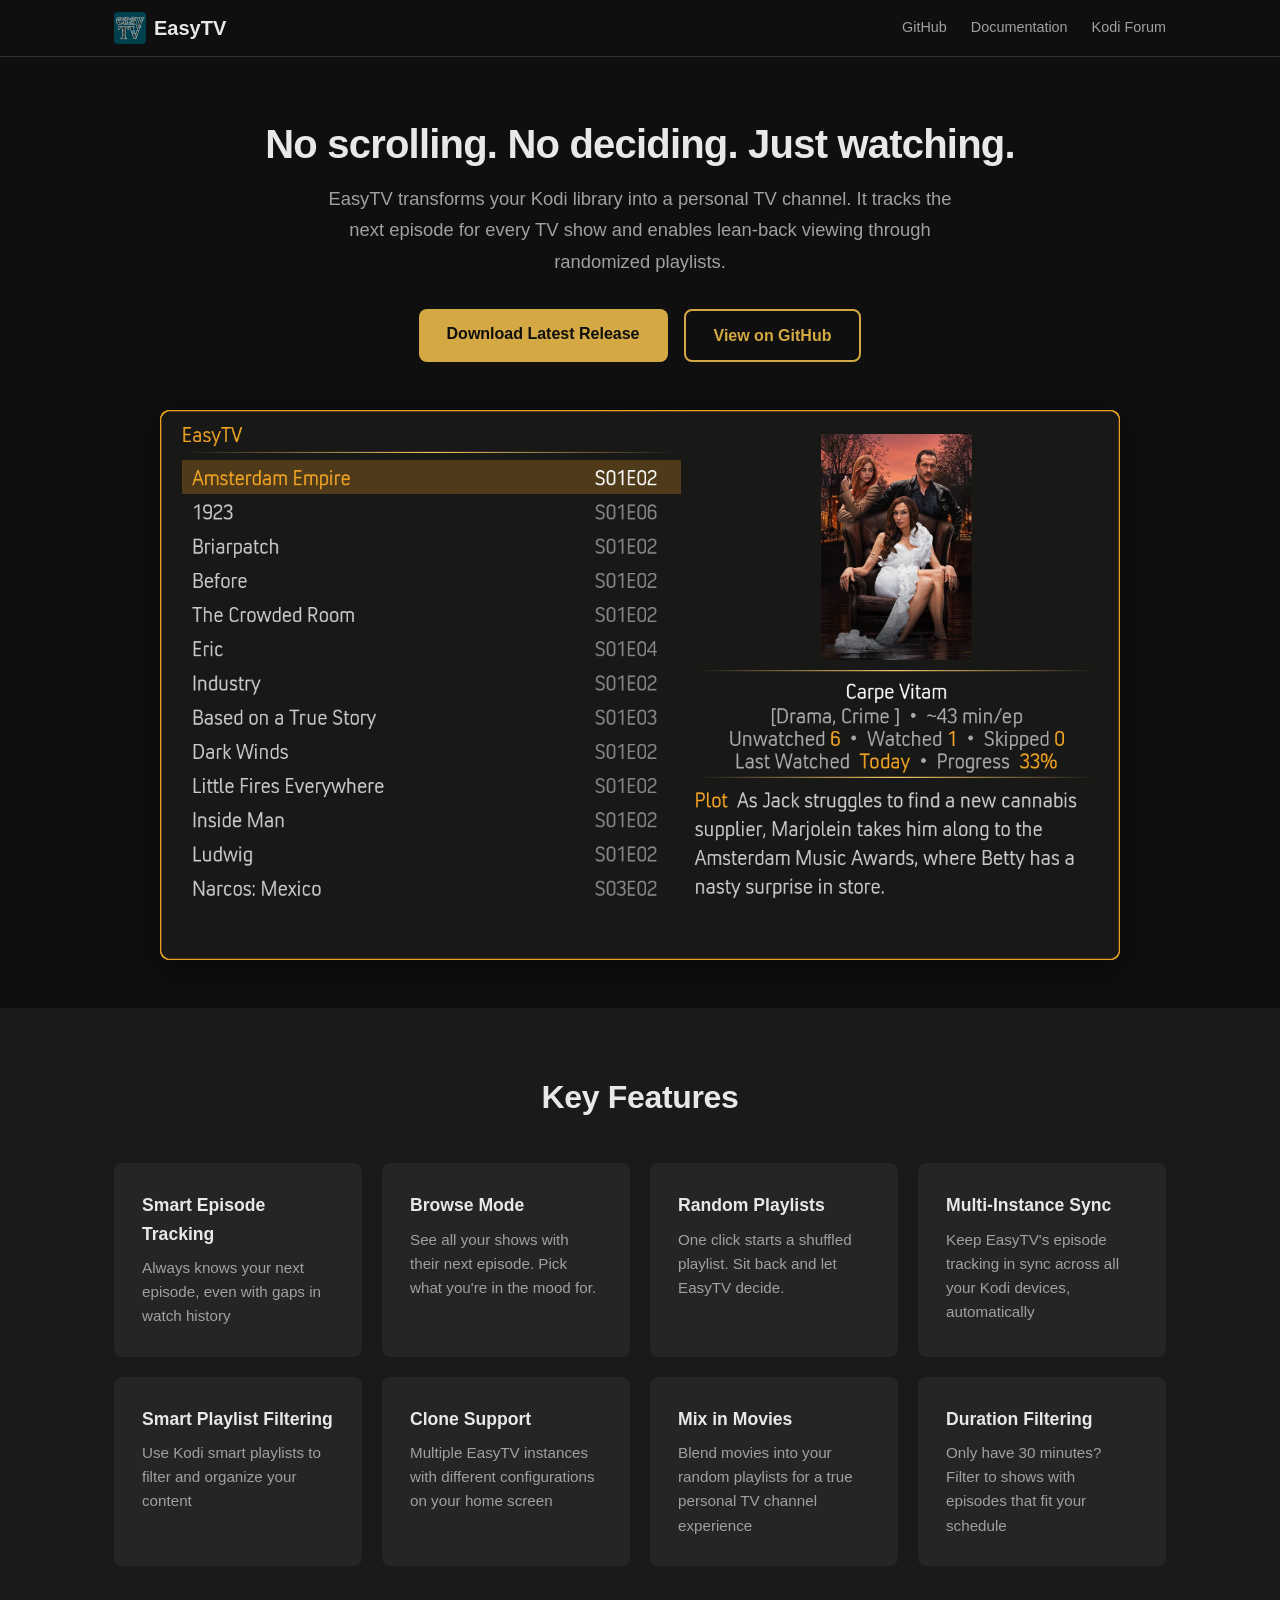
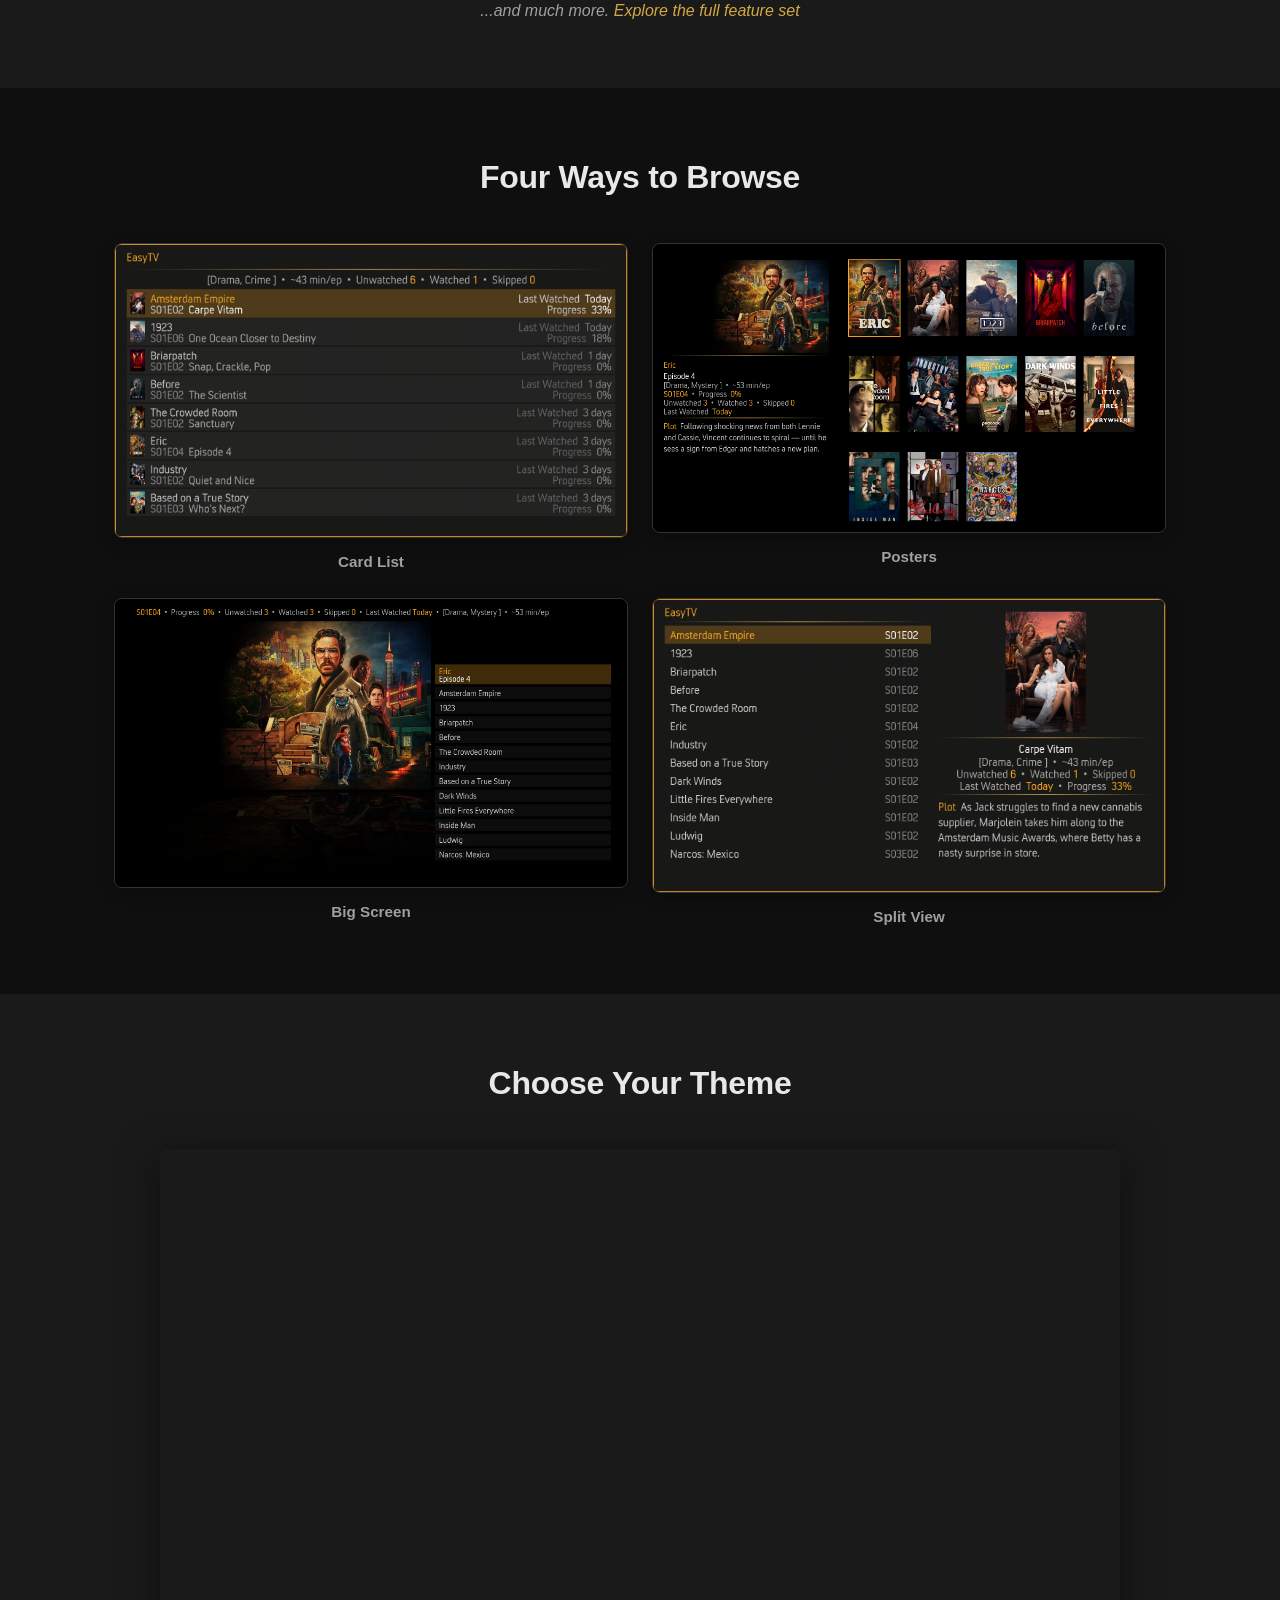
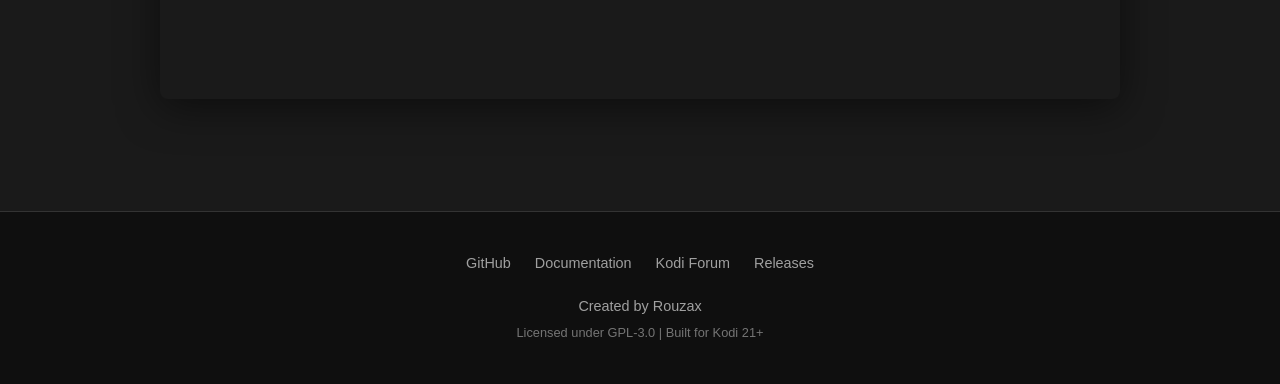
==== site/index.html @ cad4b74d "docs(site): scaffold MkDocs Material site and gh-pages deploy - Move docs/index.html landing page to" ====
<!DOCTYPE html>
<html lang="en">
<head>
    <meta charset="UTF-8">
    <meta name="viewport" content="width=device-width, initial-scale=1.0">
    <title>EasyTV: No scrolling. No deciding. Just watching.</title>
    <meta name="description" content="EasyTV transforms your Kodi library into a personal TV channel. It tracks the next episode for every TV show and enables lean-back viewing.">
    <link rel="icon" type="image/png" href="images/icon.png">
    <link rel="stylesheet" href="style.css">
</head>
<body>

<header class="site-header">
    <div class="header-inner">
        <a href="./" class="wordmark">
            <img src="images/icon.png" alt="EasyTV icon" class="wordmark-icon" width="32" height="32">
            <span>EasyTV</span>
        </a>
        <nav>
            <a href="https://github.com/Rouzax/script.easytv" target="_blank" rel="noopener noreferrer">GitHub</a>
            <a href="docs/">Documentation</a>
            <a href="https://forum.kodi.tv/showthread.php?tid=383902" target="_blank" rel="noopener noreferrer">Kodi Forum</a>
        </nav>
    </div>
</header>

<main>

    <section class="hero">
        <div class="hero-inner">
            <h1>No scrolling. No deciding. Just watching.</h1>
            <p>EasyTV transforms your Kodi library into a personal TV channel. It tracks the next episode for every TV show and enables lean-back viewing through randomized playlists.</p>
            <div class="hero-buttons">
                <a href="https://github.com/Rouzax/script.easytv/releases/latest" class="btn btn-primary">Download Latest Release</a>
                <a href="https://github.com/Rouzax/script.easytv" class="btn btn-secondary">View on GitHub</a>
            </div>
            <div class="hero-screenshot">
                <img src="images/view-split-golden-hour.png" alt="EasyTV split view showing TV show library with episode details in Golden Hour theme">
            </div>
        </div>
    </section>

    <section class="features">
        <div class="section-inner">
            <h2>Key Features</h2>
            <div class="features-grid">
                <div class="feature-card">
                    <h3>Smart Episode Tracking</h3>
                    <p>Always knows your next episode, even with gaps in watch history</p>
                </div>
                <div class="feature-card">
                    <h3>Browse Mode</h3>
                    <p>See all your shows with their next episode. Pick what you're in the mood for.</p>
                </div>
                <div class="feature-card">
                    <h3>Random Playlists</h3>
                    <p>One click starts a shuffled playlist. Sit back and let EasyTV decide.</p>
                </div>
                <div class="feature-card">
                    <h3>Multi-Instance Sync</h3>
                    <p>Keep EasyTV's episode tracking in sync across all your Kodi devices, automatically</p>
                </div>
                <div class="feature-card">
                    <h3>Smart Playlist Filtering</h3>
                    <p>Use Kodi smart playlists to filter and organize your content</p>
                </div>
                <div class="feature-card">
                    <h3>Clone Support</h3>
                    <p>Multiple EasyTV instances with different configurations on your home screen</p>
                </div>
                <div class="feature-card">
                    <h3>Mix in Movies</h3>
                    <p>Blend movies into your random playlists for a true personal TV channel experience</p>
                </div>
                <div class="feature-card">
                    <h3>Duration Filtering</h3>
                    <p>Only have 30 minutes? Filter to shows with episodes that fit your schedule</p>
                </div>
            </div>
            <p class="features-more">...and much more. <a href="docs/">Explore the full feature set</a></p>
        </div>
    </section>

    <section class="views">
        <div class="section-inner">
            <h2>Four Ways to Browse</h2>
            <div class="views-grid">
                <div class="view-item">
                    <img src="images/view-card-list-golden-hour.png" alt="EasyTV Card List view showing TV shows in a vertical list with episode details">
                    <span class="view-label">Card List</span>
                </div>
                <div class="view-item">
                    <img src="images/view-posters.png" alt="EasyTV Posters view displaying TV show poster artwork in a grid">
                    <span class="view-label">Posters</span>
                </div>
                <div class="view-item">
                    <img src="images/view-big-screen.png" alt="EasyTV Big Screen view optimized for large displays with prominent artwork">
                    <span class="view-label">Big Screen</span>
                </div>
                <div class="view-item">
                    <img src="images/view-split-golden-hour.png" alt="EasyTV Split View with show list on the left and episode details on the right">
                    <span class="view-label">Split View</span>
                </div>
            </div>
        </div>
    </section>

    <section class="themes">
        <div class="section-inner">
            <h2>Choose Your Theme</h2>
            <div class="themes-crossfade">
                <div class="crossfade-container">
                    <img class="crossfade-image crossfade-1" src="images/view-split-golden-hour.png" alt="EasyTV Split View in Golden Hour theme with warm amber tones">
                    <img class="crossfade-image crossfade-2" src="images/view-split-ember.png" alt="EasyTV Split View in Ember theme with rich red tones">
                    <img class="crossfade-image crossfade-3" src="images/view-split-ultraviolet.png" alt="EasyTV Split View in Ultraviolet theme with purple accents">
                    <img class="crossfade-image crossfade-4" src="images/view-split-nightfall.png" alt="EasyTV Split View in Nightfall theme with cool blue tones">
                </div>
                <div class="theme-labels">
                    <span class="theme-label theme-label-1">Golden Hour</span>
                    <span class="theme-label theme-label-2">Ember</span>
                    <span class="theme-label theme-label-3">Ultraviolet</span>
                    <span class="theme-label theme-label-4">Nightfall</span>
                </div>
            </div>
        </div>
    </section>

</main>

<footer class="site-footer">
    <div class="footer-inner">
        <nav class="footer-links">
            <a href="https://github.com/Rouzax/script.easytv" target="_blank" rel="noopener noreferrer">GitHub</a>
            <a href="docs/">Documentation</a>
            <a href="https://forum.kodi.tv/showthread.php?tid=383902" target="_blank" rel="noopener noreferrer">Kodi Forum</a>
            <a href="https://github.com/Rouzax/script.easytv/releases" target="_blank" rel="noopener noreferrer">Releases</a>
        </nav>
        <p class="footer-author">Created by Rouzax</p>
        <p class="footer-meta">Licensed under GPL-3.0 | Built for Kodi 21+</p>
    </div>
</footer>

</body>
</html>
---- site/style.css ----
:root {
    --bg-primary: #0F0F0F;
    --bg-secondary: #1A1A1A;
    --bg-tertiary: #252525;
    --text-primary: #E8E8E8;
    --text-secondary: #A0A0A0;
    --accent: #D4A843;
    --accent-hover: #E0B850;
    --border: #333333;
    --max-width: 1100px;
    --radius: 8px;
}

*,
*::before,
*::after {
    box-sizing: border-box;
}

html {
    scroll-behavior: smooth;
}

body {
    margin: 0;
    padding: 0;
    background-color: var(--bg-primary);
    color: var(--text-primary);
    font-family: -apple-system, BlinkMacSystemFont, "Segoe UI", Roboto, sans-serif;
    line-height: 1.6;
    -webkit-font-smoothing: antialiased;
    -moz-osx-font-smoothing: grayscale;
}

img {
    max-width: 100%;
    height: auto;
    display: block;
}

a {
    color: var(--accent);
    text-decoration: none;
    transition: color 0.2s ease;
}

a:hover {
    color: var(--accent-hover);
}

/* ── Header ───────────────────────────────────────────── */

.site-header {
    position: sticky;
    top: 0;
    z-index: 100;
    background-color: var(--bg-primary);
    border-bottom: 1px solid var(--border);
}

.header-inner {
    max-width: var(--max-width);
    margin: 0 auto;
    padding: 0.75rem 1.5rem;
    display: flex;
    align-items: center;
    justify-content: space-between;
}

.wordmark {
    display: flex;
    align-items: center;
    gap: 0.5rem;
    color: var(--text-primary);
    font-size: 1.25rem;
    font-weight: 700;
    text-decoration: none;
}

.wordmark:hover {
    color: var(--text-primary);
}

.wordmark-icon {
    border-radius: 4px;
}

.site-header nav {
    display: flex;
    gap: 1.5rem;
}

.site-header nav a {
    color: var(--text-secondary);
    font-size: 0.9rem;
    font-weight: 500;
}

.site-header nav a:hover {
    color: var(--accent);
}

/* ── Hero ─────────────────────────────────────────────── */

.hero {
    padding: 4rem 1.5rem 3rem;
}

.hero-inner {
    max-width: var(--max-width);
    margin: 0 auto;
    text-align: center;
}

.hero h1 {
    font-size: 2.5rem;
    font-weight: 800;
    line-height: 1.15;
    margin: 0 0 1rem;
    letter-spacing: -0.02em;
}

.hero p {
    font-size: 1.15rem;
    color: var(--text-secondary);
    max-width: 640px;
    margin: 0 auto 2rem;
    line-height: 1.7;
}

.hero-buttons {
    display: flex;
    gap: 1rem;
    justify-content: center;
    flex-wrap: wrap;
    margin-bottom: 3rem;
}

.btn {
    display: inline-block;
    padding: 0.75rem 1.75rem;
    border-radius: var(--radius);
    font-size: 1rem;
    font-weight: 600;
    text-decoration: none;
    transition: background-color 0.2s ease, border-color 0.2s ease, transform 0.15s ease;
}

.btn:hover {
    transform: translateY(-1px);
}

.btn-primary {
    background-color: var(--accent);
    color: #0F0F0F;
}

.btn-primary:hover {
    background-color: var(--accent-hover);
    color: #0F0F0F;
}

.btn-secondary {
    background-color: transparent;
    color: var(--accent);
    border: 2px solid var(--accent);
}

.btn-secondary:hover {
    border-color: var(--accent-hover);
    color: var(--accent-hover);
}

.hero-screenshot {
    border-radius: var(--radius);
    overflow: hidden;
    box-shadow: 0 8px 40px rgba(0, 0, 0, 0.5);
    max-width: 960px;
    margin: 0 auto;
}

/* ── Sections (shared) ────────────────────────────────── */

.section-inner {
    max-width: var(--max-width);
    margin: 0 auto;
    padding: 4rem 1.5rem;
}

.section-inner h2 {
    font-size: 2rem;
    font-weight: 700;
    text-align: center;
    margin: 0 0 2.5rem;
    letter-spacing: -0.01em;
}

/* ── Features ─────────────────────────────────────────── */

.features {
    background-color: var(--bg-secondary);
}

.features-grid {
    display: grid;
    grid-template-columns: repeat(4, 1fr);
    gap: 1.25rem;
}

.feature-card {
    background-color: var(--bg-tertiary);
    border-radius: var(--radius);
    padding: 1.75rem;
    transition: transform 0.2s ease, box-shadow 0.2s ease;
}

.feature-card:hover {
    transform: translateY(-3px);
    box-shadow: 0 6px 24px rgba(0, 0, 0, 0.3);
}

.feature-card h3 {
    font-size: 1.1rem;
    font-weight: 600;
    margin: 0 0 0.5rem;
    color: var(--text-primary);
}

.feature-card p {
    font-size: 0.95rem;
    color: var(--text-secondary);
    margin: 0;
    line-height: 1.6;
}

.features-more {
    text-align: center;
    margin: 2rem 0 0;
    font-size: 1rem;
    color: var(--text-secondary);
    font-style: italic;
}

/* ── Views ────────────────────────────────────────────── */

.views-grid {
    display: grid;
    grid-template-columns: repeat(2, 1fr);
    gap: 1.5rem;
}

.view-item {
    text-align: center;
}

.view-item img {
    border-radius: var(--radius);
    border: 1px solid var(--border);
    box-shadow: 0 4px 16px rgba(0, 0, 0, 0.3);
    margin: 0 auto;
}

.view-label {
    display: block;
    margin-top: 0.75rem;
    font-size: 0.95rem;
    font-weight: 600;
    color: var(--text-secondary);
}

/* ── Themes crossfade ─────────────────────────────────── */

.themes {
    background-color: var(--bg-secondary);
}

.themes-crossfade {
    max-width: 960px;
    margin: 0 auto;
}

.crossfade-container {
    position: relative;
    width: 100%;
    border-radius: var(--radius);
    overflow: hidden;
    box-shadow: 0 8px 40px rgba(0, 0, 0, 0.5);
}

.crossfade-container img:first-child {
    position: relative;
}

.crossfade-image {
    position: absolute;
    top: 0;
    left: 0;
    width: 100%;
    height: auto;
    opacity: 0;
    animation: crossfade 16s infinite;
}

.crossfade-image:first-child {
    position: relative;
}

.crossfade-1 { animation-delay: 0s; }
.crossfade-2 { animation-delay: 4s; }
.crossfade-3 { animation-delay: 8s; }
.crossfade-4 { animation-delay: 12s; }

@keyframes crossfade {
    0%   { opacity: 0; }
    4%   { opacity: 1; }
    25%  { opacity: 1; }
    29%  { opacity: 0; }
    100% { opacity: 0; }
}

.theme-labels {
    position: relative;
    height: 2rem;
    margin-top: 1rem;
    text-align: center;
}

.theme-label {
    position: absolute;
    left: 0;
    right: 0;
    font-size: 1.1rem;
    font-weight: 700;
    letter-spacing: 0.02em;
    opacity: 0;
    animation: crossfade 16s infinite;
}

.theme-label-1 {
    color: #D4A843;
    animation-delay: 0s;
}

.theme-label-2 {
    color: #C85A4A;
    animation-delay: 4s;
}

.theme-label-3 {
    color: #9B6EC5;
    animation-delay: 8s;
}

.theme-label-4 {
    color: #5B8FA8;
    animation-delay: 12s;
}

/* ── Footer ───────────────────────────────────────────── */

.site-footer {
    background-color: var(--bg-primary);
    border-top: 1px solid var(--border);
}

.footer-inner {
    max-width: var(--max-width);
    margin: 0 auto;
    padding: 2.5rem 1.5rem;
    text-align: center;
}

.footer-links {
    display: flex;
    gap: 1.5rem;
    justify-content: center;
    flex-wrap: wrap;
    margin-bottom: 1.25rem;
}

.footer-links a {
    color: var(--text-secondary);
    font-size: 0.9rem;
    font-weight: 500;
}

.footer-links a:hover {
    color: var(--accent);
}

.footer-author {
    font-size: 0.9rem;
    color: var(--text-secondary);
    margin: 0 0 0.35rem;
}

.footer-meta {
    font-size: 0.8rem;
    color: var(--text-secondary);
    margin: 0;
    opacity: 0.7;
}

/* ── Responsive: tablet (768px) ───────────────────────── */

@media (max-width: 768px) {
    .hero h1 {
        font-size: 2rem;
    }

    .hero p {
        font-size: 1.05rem;
    }

    .features-grid {
        grid-template-columns: repeat(2, 1fr);
    }

    .section-inner h2 {
        font-size: 1.75rem;
    }
}

/* ── Responsive: small tablet (640px) ────────────────── */

@media (max-width: 640px) {
    .features-grid {
        grid-template-columns: 1fr;
    }
}

/* ── Responsive: mobile (480px) ───────────────────────── */

@media (max-width: 480px) {
    .hero {
        padding: 2.5rem 1rem 2rem;
    }

    .hero h1 {
        font-size: 1.6rem;
    }

    .hero p {
        font-size: 1rem;
    }

    .hero-buttons {
        flex-direction: column;
        align-items: center;
    }

    .btn {
        width: 100%;
        max-width: 280px;
        text-align: center;
    }

    .section-inner {
        padding: 3rem 1rem;
    }

    .section-inner h2 {
        font-size: 1.5rem;
    }

    .views-grid {
        grid-template-columns: 1fr;
    }

    .site-header nav {
        gap: 1rem;
    }

    .site-header nav a {
        font-size: 0.8rem;
    }
}
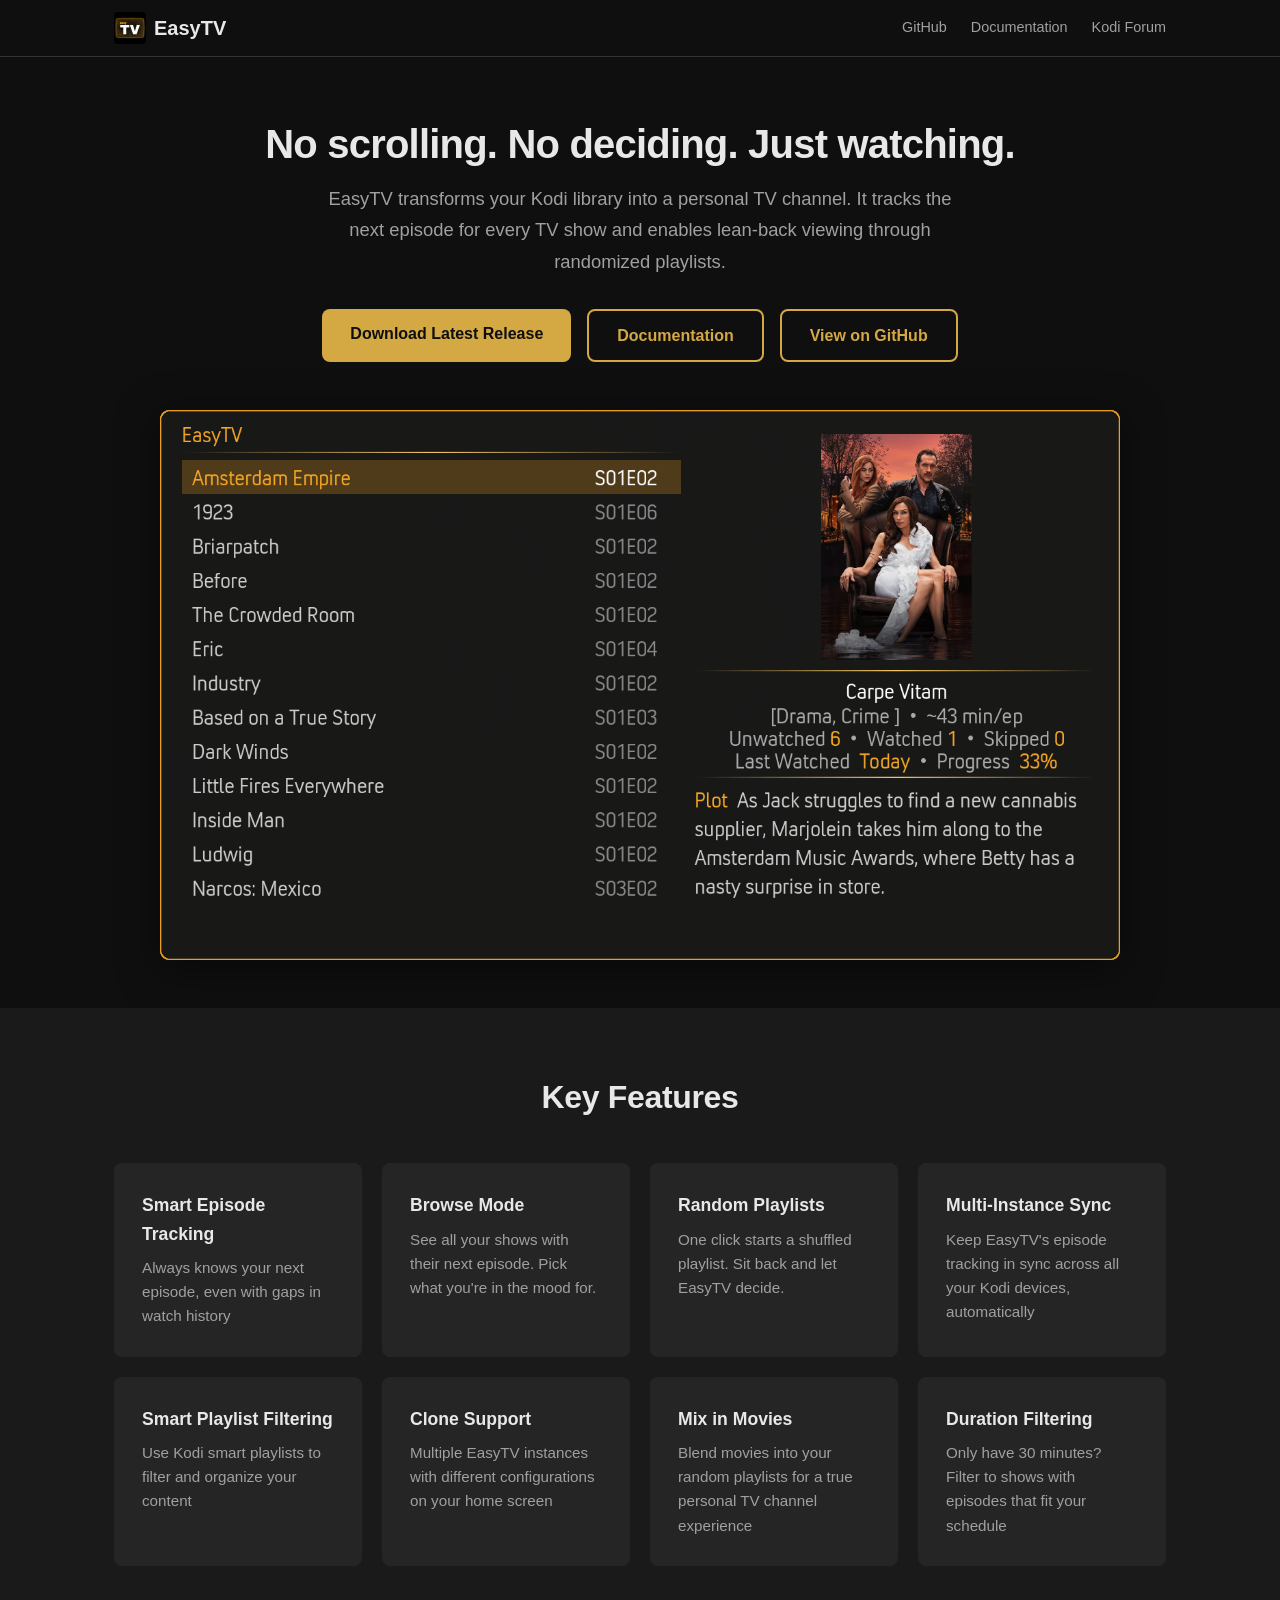
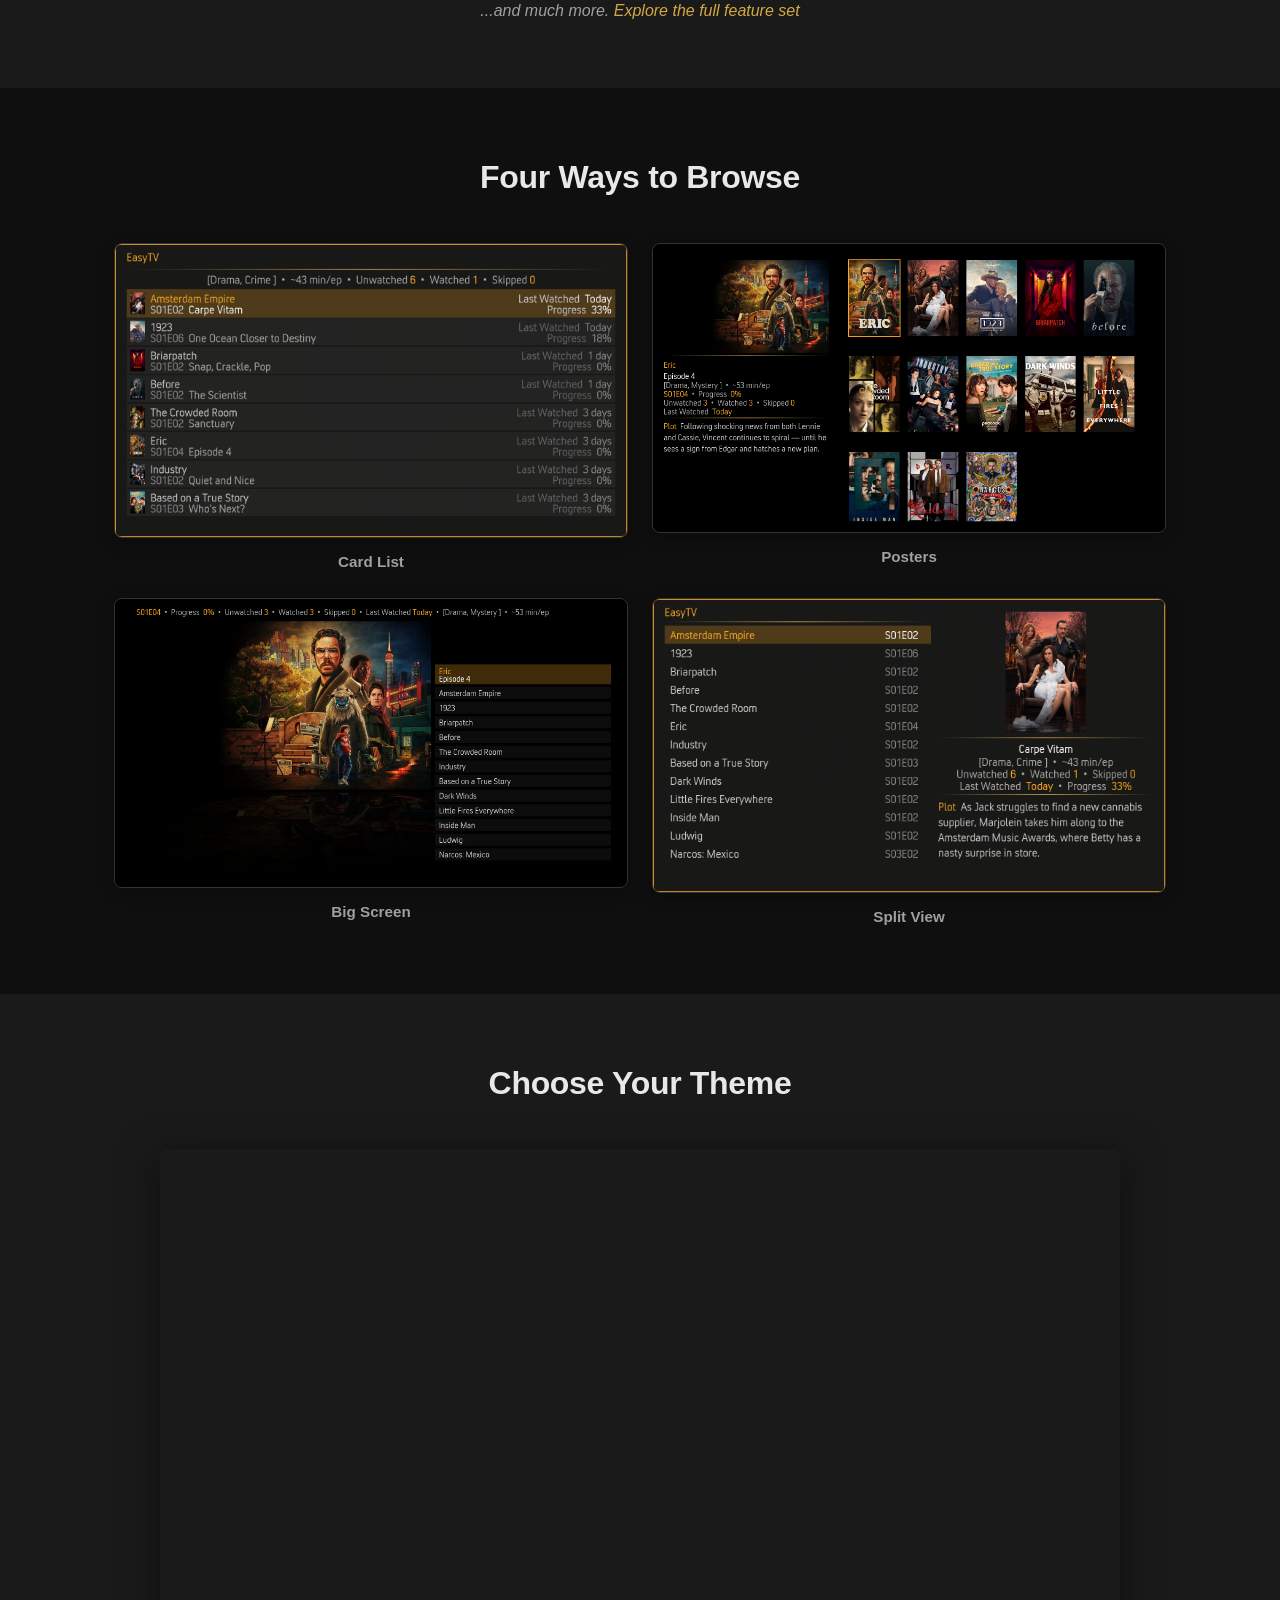
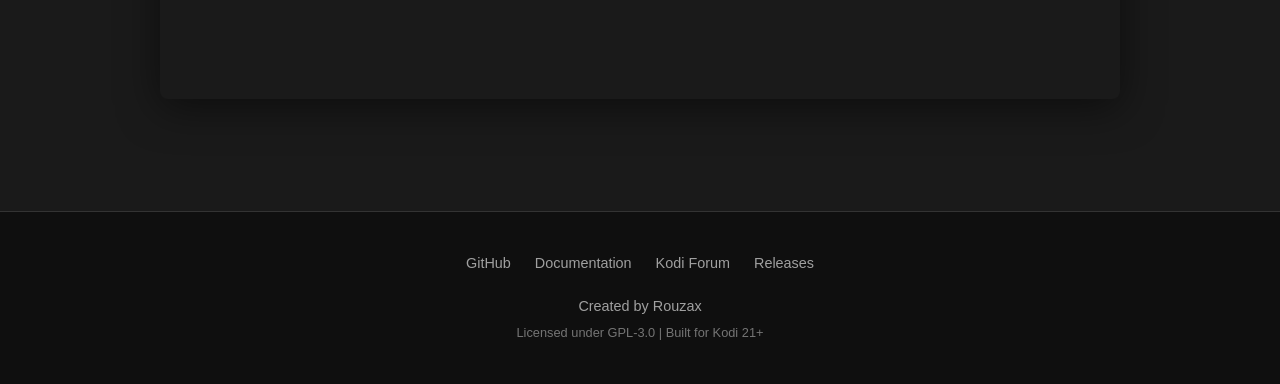
==== commit c9393cfd: "docs(landing): point README at new docs site, refresh favicon, add Docs CTA - README: replace wiki/*" ====
--- a/site/index.html
+++ b/site/index.html
@@ -32,6 +32,7 @@
             <p>EasyTV transforms your Kodi library into a personal TV channel. It tracks the next episode for every TV show and enables lean-back viewing through randomized playlists.</p>
             <div class="hero-buttons">
                 <a href="https://github.com/Rouzax/script.easytv/releases/latest" class="btn btn-primary">Download Latest Release</a>
+                <a href="docs/" class="btn btn-secondary">Documentation</a>
                 <a href="https://github.com/Rouzax/script.easytv" class="btn btn-secondary">View on GitHub</a>
             </div>
             <div class="hero-screenshot">
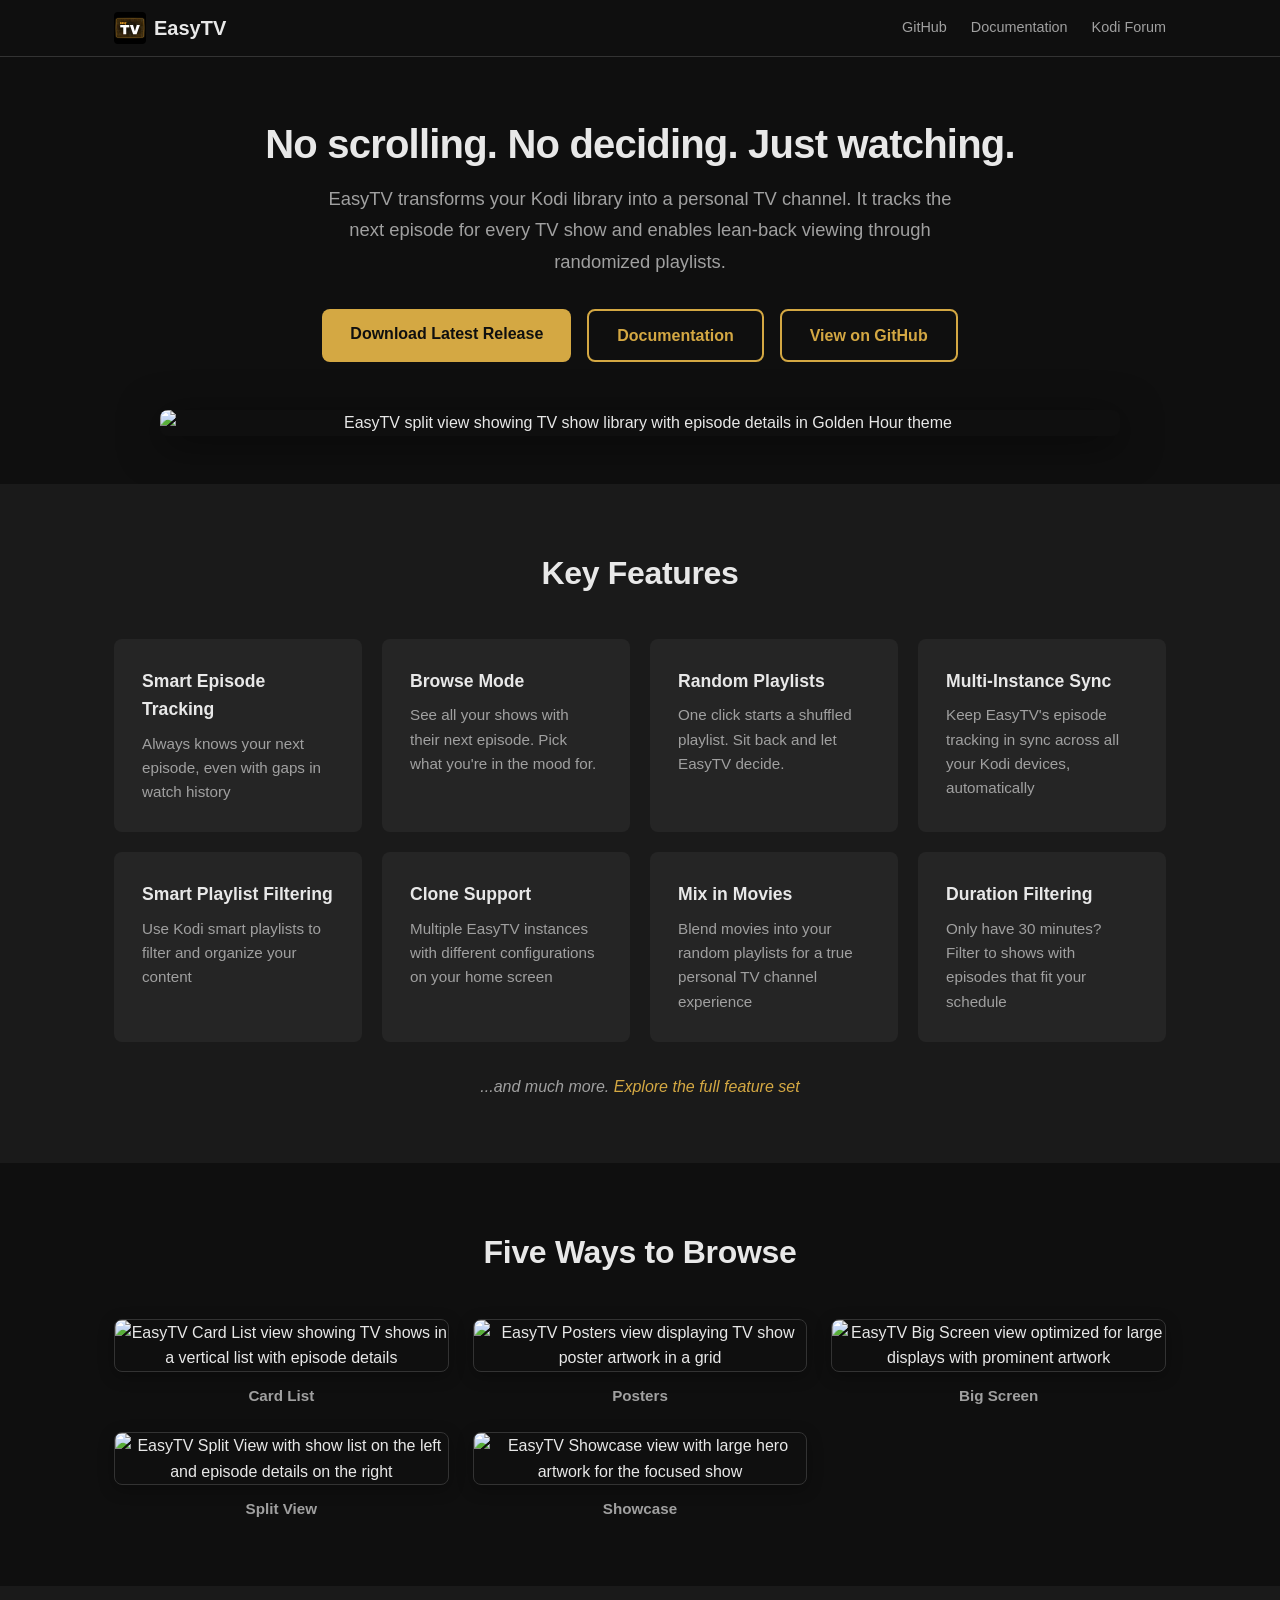
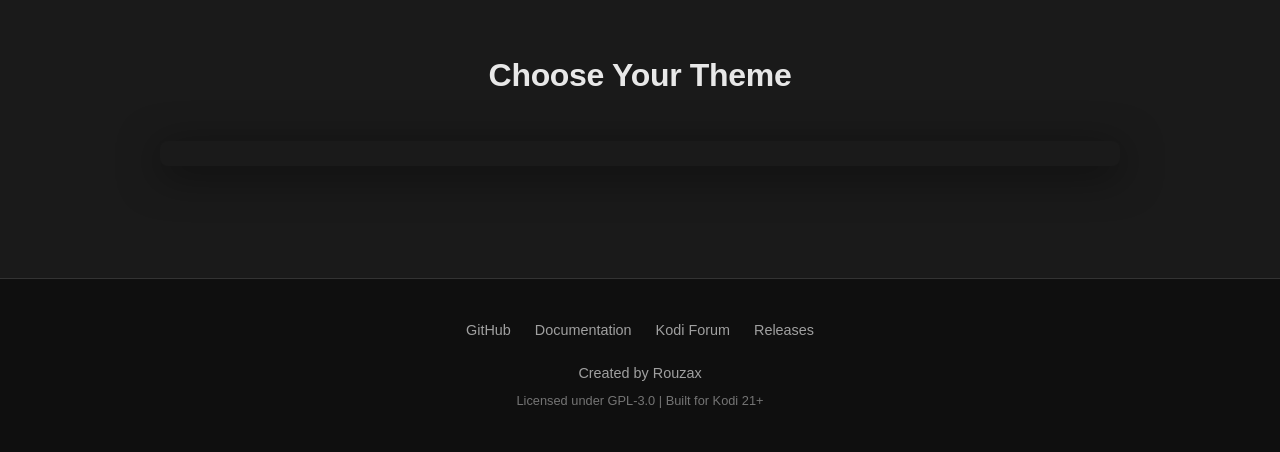
==== commit 8caf8211: "docs(landing): add Showcase view, fix theme order, reuse docs screenshots - Add the missing fifth br" ====
--- a/site/index.html
+++ b/site/index.html
@@ -36,7 +36,7 @@
                 <a href="https://github.com/Rouzax/script.easytv" class="btn btn-secondary">View on GitHub</a>
             </div>
             <div class="hero-screenshot">
-                <img src="images/view-split-golden-hour.png" alt="EasyTV split view showing TV show library with episode details in Golden Hour theme">
+                <img src="docs/assets/screenshots/view-split-golden-hour.png" alt="EasyTV split view showing TV show library with episode details in Golden Hour theme">
             </div>
         </div>
     </section>
@@ -84,23 +84,27 @@
 
     <section class="views">
         <div class="section-inner">
-            <h2>Four Ways to Browse</h2>
+            <h2>Five Ways to Browse</h2>
             <div class="views-grid">
                 <div class="view-item">
-                    <img src="images/view-card-list-golden-hour.png" alt="EasyTV Card List view showing TV shows in a vertical list with episode details">
+                    <img src="docs/assets/screenshots/view-card-list-golden-hour.png" alt="EasyTV Card List view showing TV shows in a vertical list with episode details">
                     <span class="view-label">Card List</span>
                 </div>
                 <div class="view-item">
-                    <img src="images/view-posters.png" alt="EasyTV Posters view displaying TV show poster artwork in a grid">
+                    <img src="docs/assets/screenshots/view-posters.png" alt="EasyTV Posters view displaying TV show poster artwork in a grid">
                     <span class="view-label">Posters</span>
                 </div>
                 <div class="view-item">
-                    <img src="images/view-big-screen.png" alt="EasyTV Big Screen view optimized for large displays with prominent artwork">
+                    <img src="docs/assets/screenshots/view-big-screen.png" alt="EasyTV Big Screen view optimized for large displays with prominent artwork">
                     <span class="view-label">Big Screen</span>
                 </div>
                 <div class="view-item">
-                    <img src="images/view-split-golden-hour.png" alt="EasyTV Split View with show list on the left and episode details on the right">
+                    <img src="docs/assets/screenshots/view-split-golden-hour.png" alt="EasyTV Split View with show list on the left and episode details on the right">
                     <span class="view-label">Split View</span>
+                </div>
+                <div class="view-item">
+                    <img src="docs/assets/screenshots/view-showcase-golden-hour.png" alt="EasyTV Showcase view with large hero artwork for the focused show">
+                    <span class="view-label">Showcase</span>
                 </div>
             </div>
         </div>
@@ -111,15 +115,15 @@
             <h2>Choose Your Theme</h2>
             <div class="themes-crossfade">
                 <div class="crossfade-container">
-                    <img class="crossfade-image crossfade-1" src="images/view-split-golden-hour.png" alt="EasyTV Split View in Golden Hour theme with warm amber tones">
-                    <img class="crossfade-image crossfade-2" src="images/view-split-ember.png" alt="EasyTV Split View in Ember theme with rich red tones">
-                    <img class="crossfade-image crossfade-3" src="images/view-split-ultraviolet.png" alt="EasyTV Split View in Ultraviolet theme with purple accents">
-                    <img class="crossfade-image crossfade-4" src="images/view-split-nightfall.png" alt="EasyTV Split View in Nightfall theme with cool blue tones">
+                    <img class="crossfade-image crossfade-1" src="docs/assets/screenshots/view-split-golden-hour.png" alt="EasyTV Split View in Golden Hour theme with warm amber tones">
+                    <img class="crossfade-image crossfade-2" src="docs/assets/screenshots/view-split-ultraviolet.png" alt="EasyTV Split View in Ultraviolet theme with purple accents">
+                    <img class="crossfade-image crossfade-3" src="docs/assets/screenshots/view-split-ember.png" alt="EasyTV Split View in Ember theme with rich red tones">
+                    <img class="crossfade-image crossfade-4" src="docs/assets/screenshots/view-split-nightfall.png" alt="EasyTV Split View in Nightfall theme with cool blue tones">
                 </div>
                 <div class="theme-labels">
                     <span class="theme-label theme-label-1">Golden Hour</span>
-                    <span class="theme-label theme-label-2">Ember</span>
-                    <span class="theme-label theme-label-3">Ultraviolet</span>
+                    <span class="theme-label theme-label-2">Ultraviolet</span>
+                    <span class="theme-label theme-label-3">Ember</span>
                     <span class="theme-label theme-label-4">Nightfall</span>
                 </div>
             </div>
--- a/site/style.css
+++ b/site/style.css
@@ -245,7 +245,7 @@
 
 .views-grid {
     display: grid;
-    grid-template-columns: repeat(2, 1fr);
+    grid-template-columns: repeat(3, 1fr);
     gap: 1.5rem;
 }
 
@@ -416,6 +416,10 @@
         grid-template-columns: repeat(2, 1fr);
     }
 
+    .views-grid {
+        grid-template-columns: repeat(2, 1fr);
+    }
+
     .section-inner h2 {
         font-size: 1.75rem;
     }
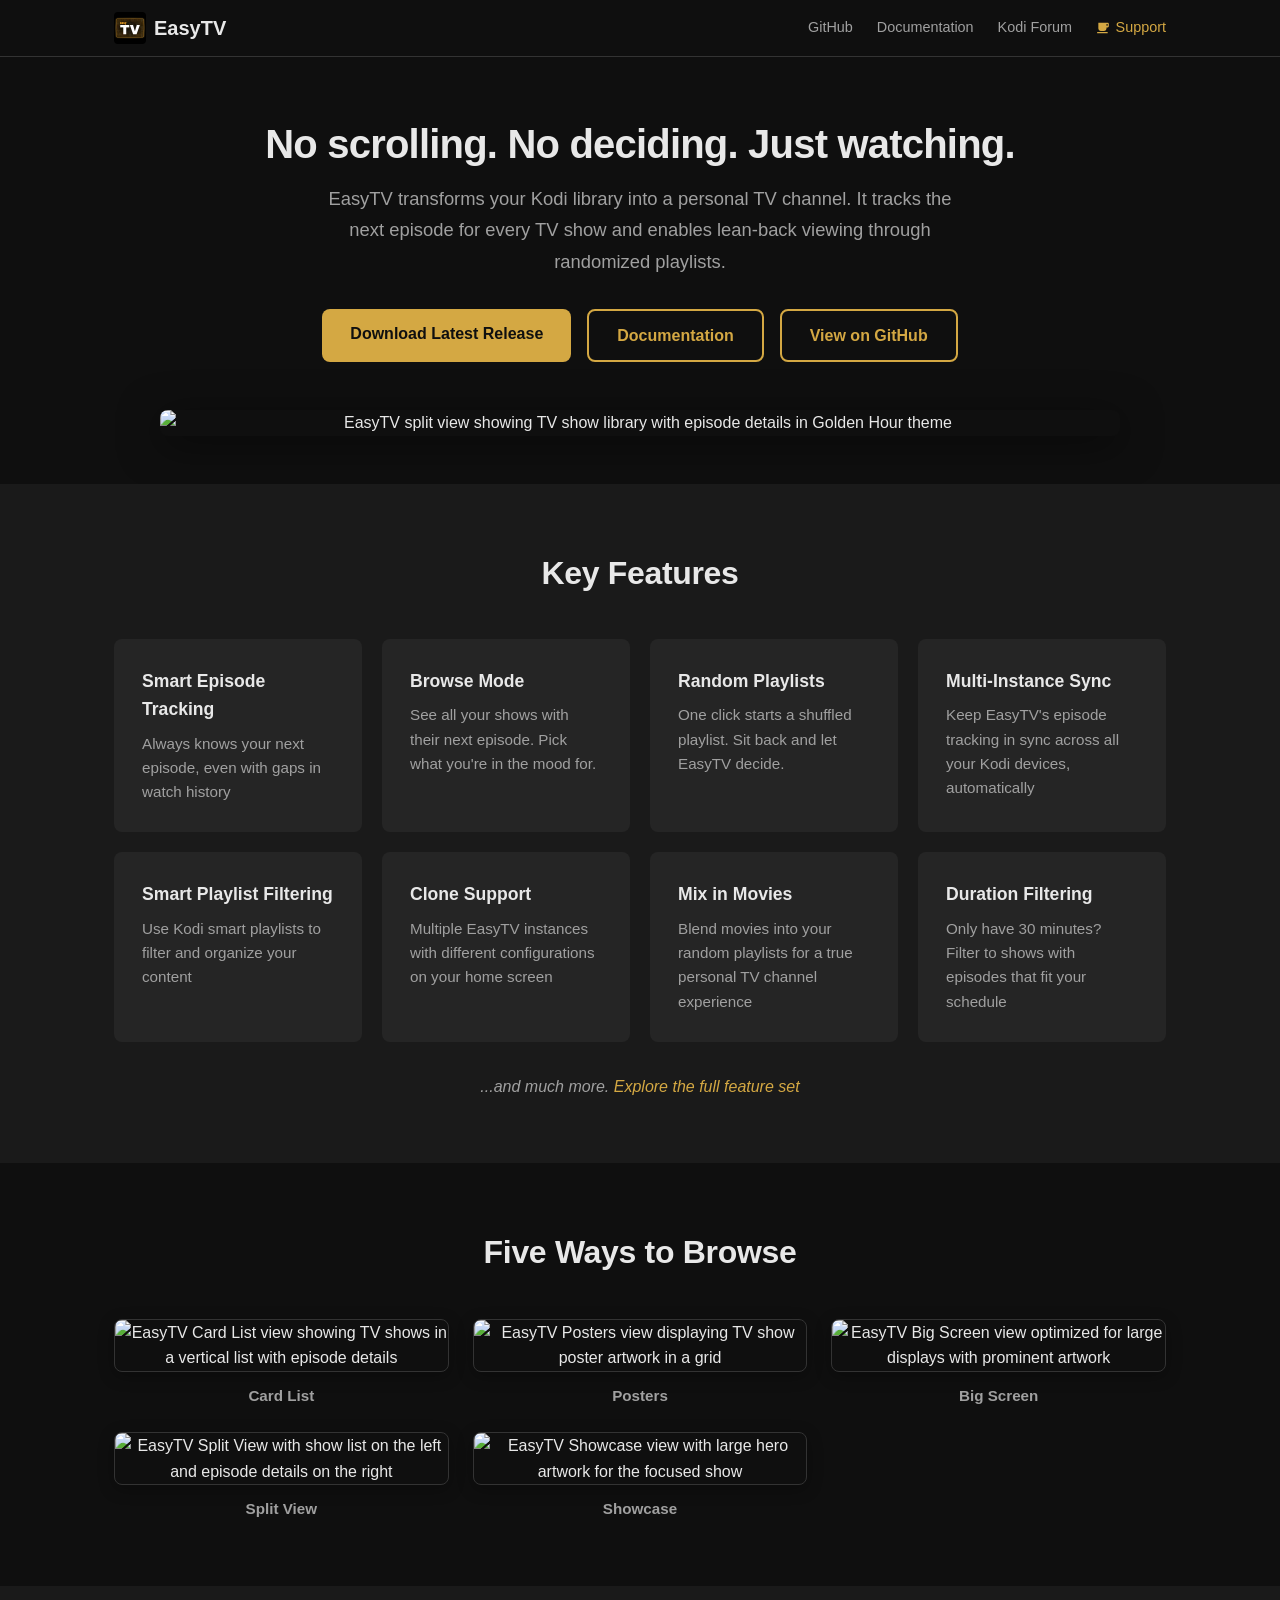
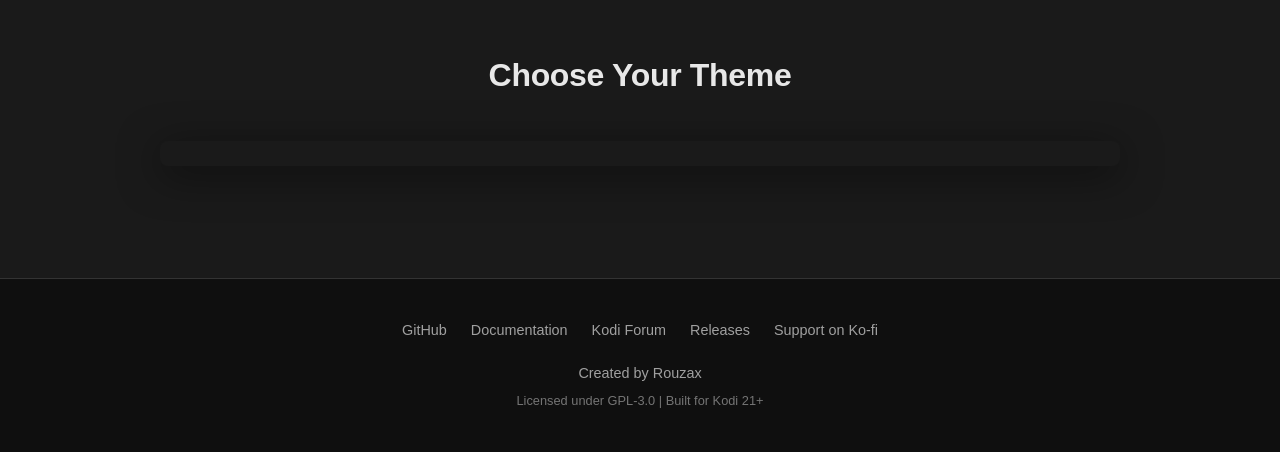
==== commit d1a7d672: "docs: add Ko-fi support links Adds a Ko-fi link on every surface a user lands on: the GitHub Sponsor" ====
--- a/site/index.html
+++ b/site/index.html
@@ -20,6 +20,10 @@
             <a href="https://github.com/Rouzax/script.easytv" target="_blank" rel="noopener noreferrer">GitHub</a>
             <a href="docs/">Documentation</a>
             <a href="https://forum.kodi.tv/showthread.php?tid=383902" target="_blank" rel="noopener noreferrer">Kodi Forum</a>
+            <a href="https://ko-fi.com/O0W221GBUG" class="nav-support" target="_blank" rel="noopener noreferrer">
+                <svg width="14" height="14" viewBox="0 0 24 24" fill="currentColor" aria-hidden="true"><path d="M2,21H20V19H2M20,8H18V5H20M20,3H4V13A4,4 0 0,0 8,17H14A4,4 0 0,0 18,13V11H20A2,2 0 0,0 22,9V5C22,3.89 21.1,3 20,3Z"/></svg>
+                Support
+            </a>
         </nav>
     </div>
 </header>
@@ -139,6 +143,7 @@
             <a href="docs/">Documentation</a>
             <a href="https://forum.kodi.tv/showthread.php?tid=383902" target="_blank" rel="noopener noreferrer">Kodi Forum</a>
             <a href="https://github.com/Rouzax/script.easytv/releases" target="_blank" rel="noopener noreferrer">Releases</a>
+            <a href="https://ko-fi.com/O0W221GBUG" target="_blank" rel="noopener noreferrer">Support on Ko-fi</a>
         </nav>
         <p class="footer-author">Created by Rouzax</p>
         <p class="footer-meta">Licensed under GPL-3.0 | Built for Kodi 21+</p>
--- a/site/style.css
+++ b/site/style.css
@@ -100,6 +100,17 @@
     color: var(--accent);
 }
 
+.site-header nav a.nav-support {
+    display: inline-flex;
+    align-items: center;
+    gap: 0.35rem;
+    color: var(--accent);
+}
+
+.site-header nav a.nav-support:hover {
+    color: var(--accent-hover);
+}
+
 /* ── Hero ─────────────────────────────────────────────── */
 
 .hero {
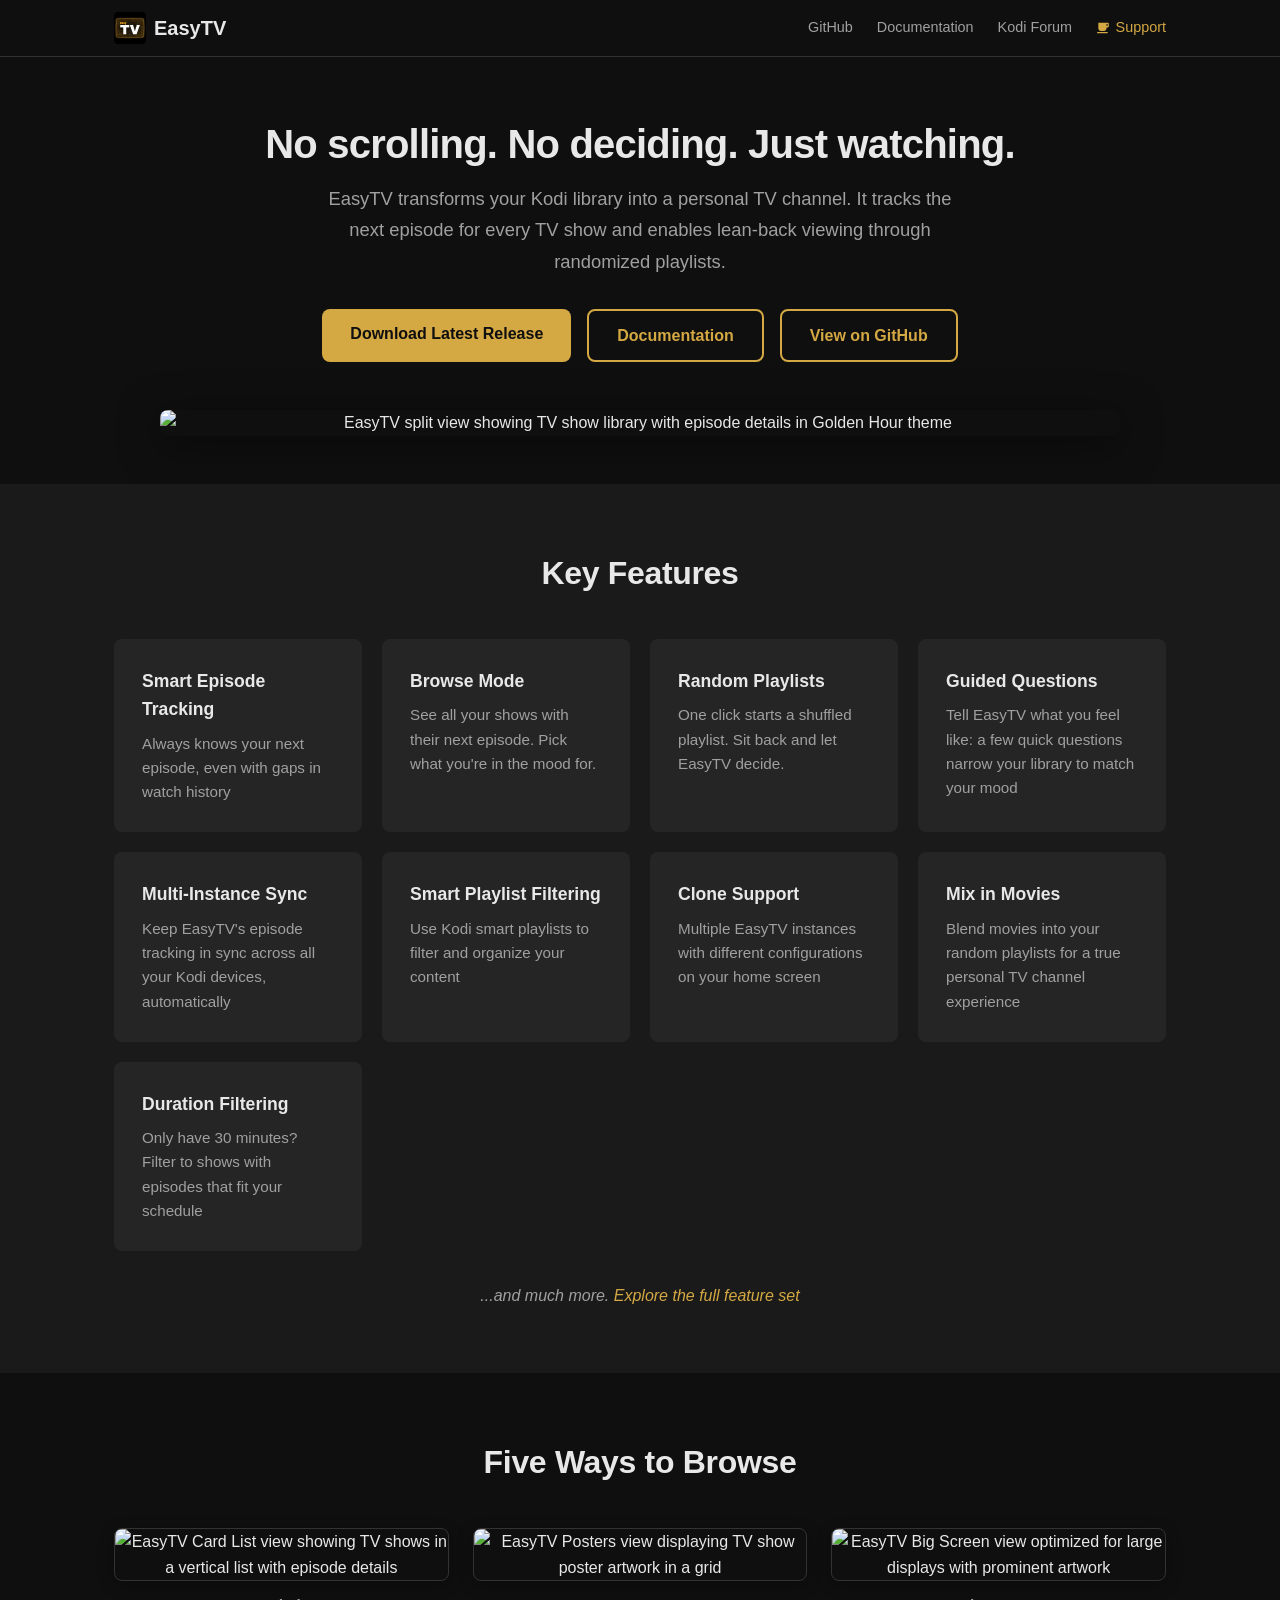
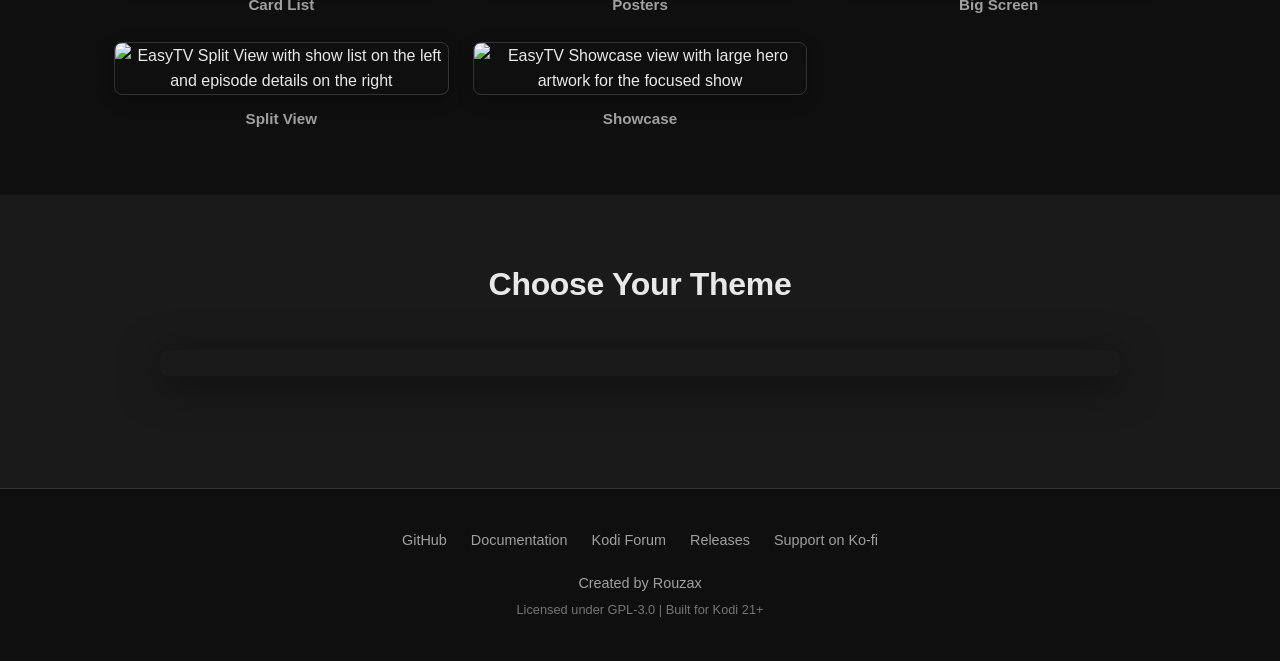
==== commit 39d714d8: "docs: add guided questions to the docs and site landing pages" ====
--- a/site/index.html
+++ b/site/index.html
@@ -60,6 +60,10 @@
                 <div class="feature-card">
                     <h3>Random Playlists</h3>
                     <p>One click starts a shuffled playlist. Sit back and let EasyTV decide.</p>
+                </div>
+                <div class="feature-card">
+                    <h3>Guided Questions</h3>
+                    <p>Tell EasyTV what you feel like: a few quick questions narrow your library to match your mood</p>
                 </div>
                 <div class="feature-card">
                     <h3>Multi-Instance Sync</h3>
